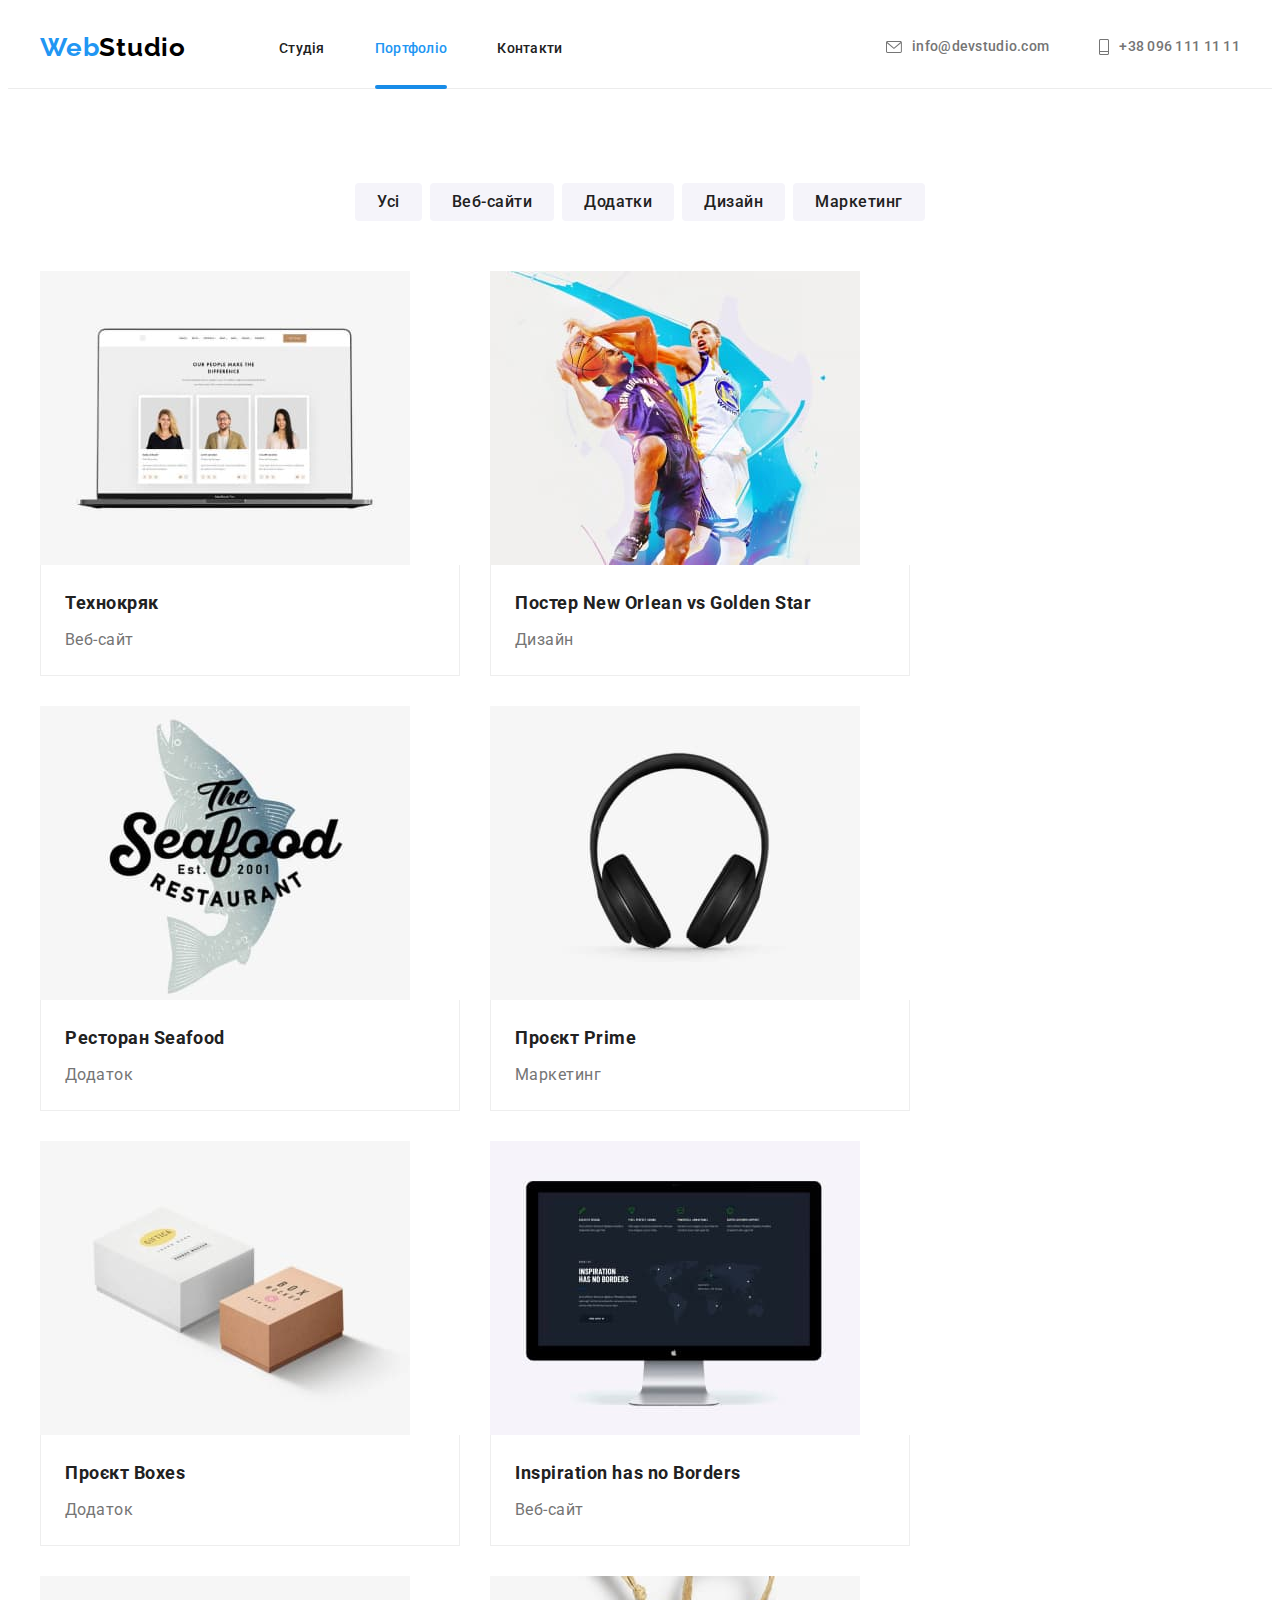
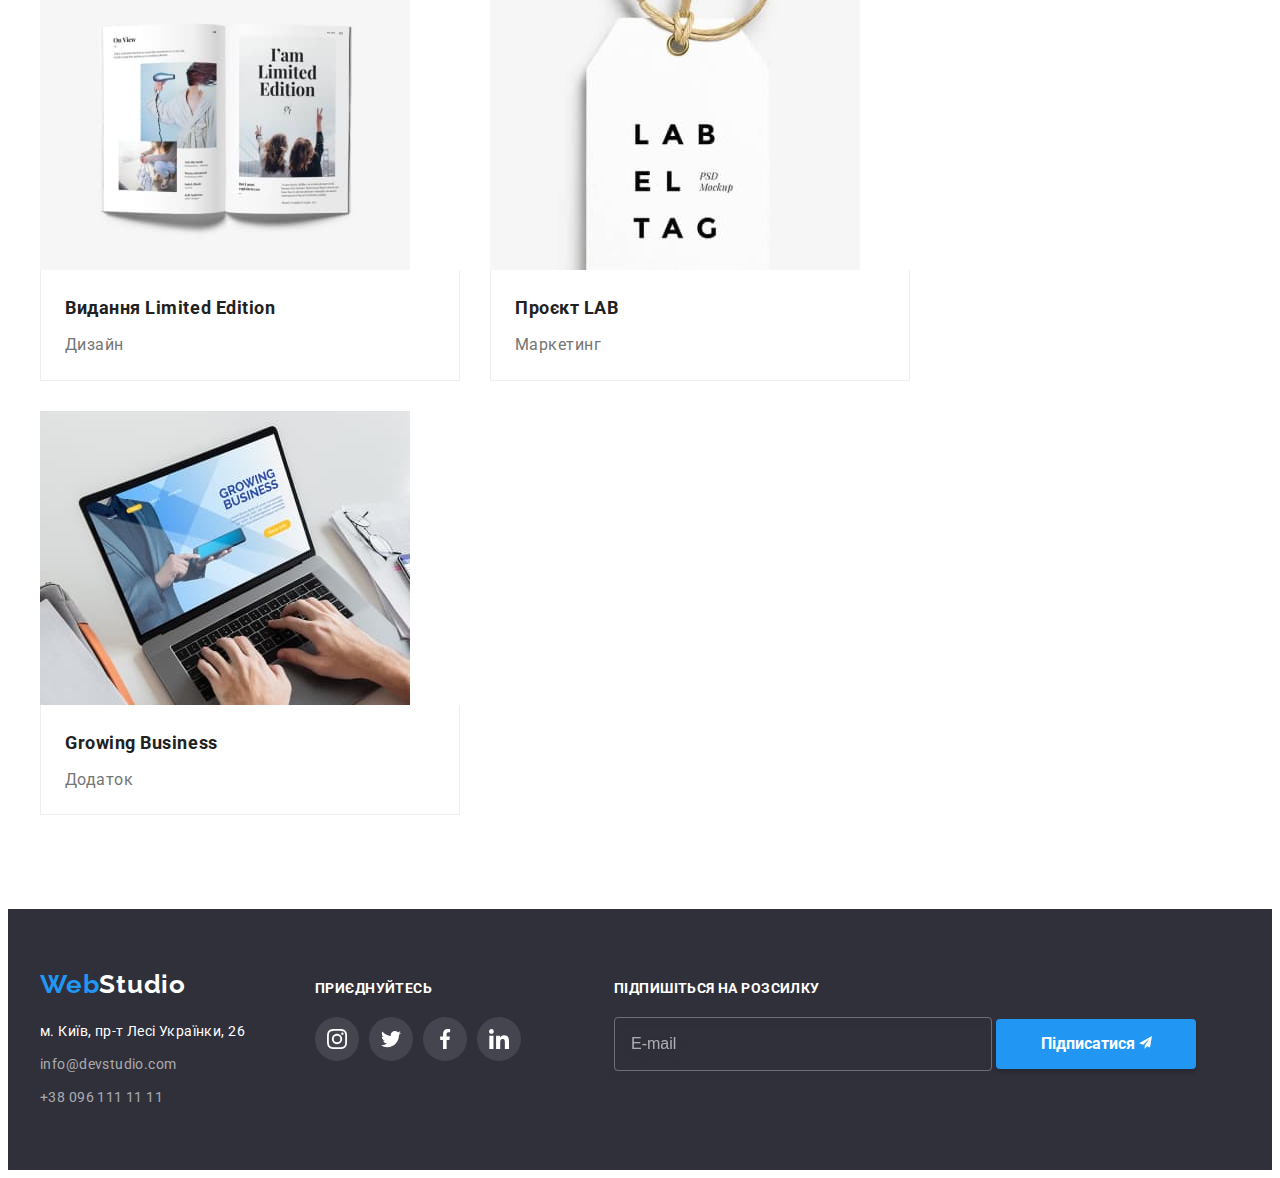
==== portfolio.html @ 8c99410d "update" ====
<!DOCTYPE html>
<html lang="uk">
<head>
  <meta charset="UTF-8">
  <meta http-equiv="X-UA-Compatible" content="IE=edge">
  <meta name="viewport" content="width=device-width, initial-scale=1.0">
  <title>Портфоліо</title>
<link rel="preconnect" href="https://fonts.googleapis.com">
<link rel="preconnect" href="https://fonts.gstatic.com" crossorigin>
<link href="https://fonts.googleapis.com/css2?family=Raleway:wght@700&family=Roboto:wght@400;500;700;900&display=swap" 
rel="stylesheet">

<link
      rel="stylesheet"
      href="https://cdnjs.cloudflare.com/ajax/libs/modern-normalize/1.1.0/modern-normalize.min.css"
      integrity="sha512-wpPYUAdjBVSE4KJnH1VR1HeZfpl1ub8YT/NKx4PuQ5NmX2tKuGu6U/JRp5y+Y8XG2tV+wKQpNHVUX03MfMFn9Q=="
      crossorigin="anonymous"
      referrerpolicy="no-referrer"
    />

<link rel="stylesheet" href="./css/styles.css">
</head>

<body class="site-body">
    <header class="header">
      <div class="container header-container">
      <nav class="header-navigation">
        <a href="./index.html" class="header-logo link">Web<span class="header-logo-studio">Studio</span></a>

        <ul class="header-list list">
          <li><a class="header-link-item link" href="./index.html">Студія</a></li>
          <li><a class="current header-link-item link" href="./index.html" style="color:#2196F3;">Портфоліо</a>
          </li>
          <li><a class="header-link-item link" href="#">Контакти</a></li>
        </ul>
      </nav>
      <ul class="header-contact-list list">
        <li>
          <a class="header-mail list link" href="mailto:info@devstudio.com">
            <svg class="post-phone-link" width="16" height="12">
              <use href="./img/post-phone.svg#icon-post"></use>
            </svg>
            info@devstudio.com
          </a>
        </li>

        <li>
          <a class="header-tel list link" href="tel:+380961111111">
            <svg class="tel-phone-link" width="10" height="16">
              <use href="./img/post-phone.svg#icon-phone"></use>
            </svg>
            +38 096 111 11 11
          </a>
        </li>
      </ul>
      </div>
    </header>

    <main>
        <section class="portfolio-section">
          <div class="container">
            <ul class="section-btn list">
                <li><button class="btn-list" type="button">Усі</button></li>
                <li><button class="btn-list" type="button">Веб-сайти</button></li>
                <li><button class="btn-list" type="button">Додатки</button></li>
                <li><button class="btn-list" type="button">Дизайн</button></li>
                <li><button class="btn-list" type="button">Маркетинг</button></li>
            </ul>
          
    
            <ul class="picture list">
                <li class="picture-image">

                  <div class="image-wrap">
                   <img src="./img/img211.jpg" alt="картинка" width="370">
                    <p class="image-text">
                    Ресурс пропонує комплексні пропозиції з різним рівнем функціоналу та сервісів. Все це дозволить відвідувачу отримати вичерпні відомості про компанію чи приватну особу.
                    </p>
                  </div>

                  <div class="picture-text-list">
                   <h3 class="picture-title">Технокряк</h3>
                   <p class="picture-text">Веб-сайт</p>
                  </div>
                </li>

                <li class="picture-image">

                  <div class="image-wrap">
                   <img src="./img/img221.jpg" alt="картинка" width="370"> 
                    <p class="image-text">
                    Ресурс пропонує комплексні пропозиції з різним рівнем функціоналу та сервісів. Все це дозволить відвідувачу отримати вичерпні відомості про компанію чи приватну особу.
                    </p>
                  </div>

                  <div class="picture-text-list">
                   <h3 class="picture-title">Постер New Orlean vs Golden Star</h3>
                   <p class="picture-text">Дизайн</p>
                  </div>
                </li>

                <li class="picture-image">

                  <div class="image-wrap">
                   <img src="img/img231.jpg" alt="картинка" width="370">
                    <p class="image-text">
                    Ресурс пропонує комплексні пропозиції з різним рівнем функціоналу та сервісів. Все це дозволить відвідувачу отримати вичерпні відомості про компанію чи приватну особу.
                    </p>
                  </div>
                  <div class="picture-text-list">
                   <h3 class="picture-title">Ресторан Seafood</h3>
                   <p class="picture-text">Додаток</p>
                  </div>
                </li>

                <li class="picture-image">

                  <div class="image-wrap">
                   <img src="img/img241.jpg" alt="картинка" width="370">
                    <p class="image-text">
                    Ресурс пропонує комплексні пропозиції з різним рівнем функціоналу та сервісів. Все це дозволить відвідувачу отримати вичерпні відомості про компанію чи приватну особу.
                    </p>
                  </div>

                   <div class="picture-text-list">
                  <h3 class="picture-title">Проєкт Prime</h3>
                  <p class="picture-text">Маркетинг</p>
                   </div>
                </li>

                <li class="picture-image">

                  <div class="image-wrap">
                   <img src="img/img251.jpg" alt="картинка" width="370">
                    <p class="image-text">
                    Ресурс пропонує комплексні пропозиції з різним рівнем функціоналу та сервісів. Все це дозволить відвідувачу отримати вичерпні відомості про компанію чи приватну особу.
                    </p>
                  </div>

                  <div class="picture-text-list">
                   <h3 class="picture-title">Проєкт Boxes</h3>
                   <p class="picture-text">Додаток</p>
                  </div>
                </li>

                <li class="picture-image">

                  <div class="image-wrap">
                   <img src="img/img261.jpg" alt="картинка" width="370">
                    <p class="image-text">
                    Ресурс пропонує комплексні пропозиції з різним рівнем функціоналу та сервісів. Все це дозволить відвідувачу отримати вичерпні відомості про компанію чи приватну особу.
                    </p>
                  </div>

                  <div class="picture-text-list">
                   <h3 class="picture-title">Inspiration has no Borders</h3>
                   <p class="picture-text">Веб-сайт</p>
                  </div>
                </li>

                <li class="picture-image">

                  <div class="image-wrap">
                   <img src="img/img271.jpg" alt="картинка" width="370">
                    <p class="image-text">
                    Ресурс пропонує комплексні пропозиції з різним рівнем функціоналу та сервісів. Все це дозволить відвідувачу отримати вичерпні відомості про компанію чи приватну особу.
                    </p>
                  </div>

                  <div class="picture-text-list">
                   <h3 class="picture-title">Видання Limited Edition</h3>
                   <p class="picture-text">Дизайн</p>
                  </div>
                </li>

                <li class="picture-image">

                  <div class="image-wrap">
                   <img src="img/img281.jpg" alt="картинка" width="370">
                    <p class="image-text">
                    Ресурс пропонує комплексні пропозиції з різним рівнем функціоналу та сервісів. Все це дозволить відвідувачу отримати вичерпні відомості про компанію чи приватну особу.
                    </p>
                  </div>

                  <div class="picture-text-list">
                   <h3 class="picture-title">Проєкт LAB</h3>
                   <p class="picture-text">Маркетинг</p>
                  </div>
                </li>

                <li class="picture-image">

                  <div class="image-wrap">
                   <img src="img/img291.jpg" alt="картинка" width="370">
                    <p class="image-text">
                    Ресурс пропонує комплексні пропозиції з різним рівнем функціоналу та сервісів. Все це дозволить відвідувачу отримати вичерпні відомості про компанію чи приватну особу.
                    </p>
                  </div>

                  <div class="picture-text-list">
                   <h3 class="picture-title">Growing Business</h3>
                   <p class="picture-text">Додаток</p>
                  </div>
                </li>
            </ul>
          </div>
        </section>

        <footer class="contacts-adress">
          <div class="container footer-container">
            <div class="footer-container-left">
              <a href="./index.html" class="header-logo link"
                >Web<span class="header-studio-logo">Studio</span></a
              >
              <address class="contacts-adresses">
                <ul class="about-contacts list link">
                  <li class="about-map">
                    <a
                      class="about-contacts-map link"
                      href="https://goo.gl/maps/CPtrU1FHBa2aNyZL9"
                      target="_blank"
                      rel="noopener noreferrer nofollow"
                      >м. Київ, пр-т Лесі Українки, 26</a
                    >
                  </li>
                  <li class="about-mail">
                    <a
                      class="about-contacts-mail link"
                      href="mailto:info@devstudio.com"
                      >info@devstudio.com</a
                    >
                  </li>
                  <li class="about-tel">
                    <a class="about-contacts-tel link" href="tel:+380961111111"
                      >+38 096 111 11 11</a
                    >
                  </li>
                </ul>
              </address>
            </div>
    
            <div class="footer-container-right">
              <p class="footer-soc-title">Приєднуйтесь</p>
              <ul class="footer-soc-list list">
                <li class="footer-soc-item">
                  <a href="" class="footer-soc-link link">
                    <svg class="footer-soc-icon" width="20" height="20">
                      <use href="./img/icons.svg#icon-instagram"></use>
                    </svg>
                  </a>
                </li>
                <li class="footer-soc-item">
                  <a href="" class="footer-soc-link link">
                    <svg class="footer-soc-icon" width="20" height="20">
                      <use href="./img/icons.svg#icon-twitter"></use>
                    </svg>
                  </a>
                </li>
                <li class="footer-soc-item">
                  <a href="" class="footer-soc-link link">
                    <svg class="footer-soc-icon" width="20" height="20">
                      <use href="./img/icons.svg#icon-facebook"></use>
                    </svg>
                  </a>
                </li>
                <li class="footer-soc-item">
                  <a href="" class="footer-soc-link link">
                    <svg class="footer-soc-icon" width="20" height="20">
                      <use href="./img/icons.svg#icon-linkedin"></use>
                    </svg>
                  </a>
                </li>
              </ul>
            </div>

<section class="online-section">
  <p class="footer-online-title">Підпишіться на розсилку</p>
  <form class="online-form">
   <input
     type="email"
     name="user-mail"
     class="online-input"
     placeholder="E-mail"
     required
     id="user-mail"
    >
    <button type="submit" class="online-button">Підписатися
     <svg class="modal-online-icon" width="13" height="13">
        <use href="./img/icons.svg#icon-iconsend"></use>
     </svg>
    </button>
   </form>
</section>

          </div>
        </footer>
  </body>
</html>
---- css/styles.css ----
/*color variables*/
:root {
  --blue: #2196f3;
  --black: #000000;
  --white: #ffffff;
  --dark-section: #2f303a;
  --gray-section: #f5f4fa;
  --dark-title: #212121;
  --dark-text: #757575;
  --white-background: #f5f5f5;
  --dark-blue: #188ce8;
}

p,
h1,
h2,
h3,
h4,
h5,
h6 {
  margin: 0;
}
ul,
ol {
  margin: 0;
  padding-left: 0;
}
button {
  cursor: pointer;
  border-radius: 4px;
}

address {
  font-style: normal;
}
img {
  display: block;
  max-width: 100%;
  height: auto;
}

body {
  font-family: roboto, sans-serif;
  background: var(--white);
}

.list {
  list-style: none;
}

.link {
  text-decoration: none;
}

.site-body {
  background: var(--white);
}

.container {
  width: 1200px;
  margin: 0 auto;
  padding-left: 15px;
  padding-right: 15px;
}

.visually-hidden {
  position: absolute;
  width: 1px;
  height: 1px;
  margin: -1px;
  border: 0;
  padding: 0;
  white-space: nowrap;
  clip-path: inset(100%);
  clip: rect(0 0 0 0);
  overflow: hidden;
}

/*------------------------Header-------------------------*/
.header {
  background-color: var(--white);
  border-bottom: 1px;
  border-color: #ececec;
}

.header-list .link {
  font-weight: 500;
  font-size: 14px;
  line-height: 1.14;
  letter-spacing: 0.02em;
  color: var(--dark-title);
}

.header-list {
  display: flex;
  gap: 50px;
  margin-left: 93px;
}

header {
  padding-top: 24px;
  padding-bottom: 25px;
}

.header {
  border-bottom-style: solid;
  border-bottom-color: #ececec;
  border-bottom-width: 1px;
}

.header-logo {
  font-family: raleway;
  font-weight: 700;
  font-size: 26px;
  line-height: 1.19;
  letter-spacing: 0.03em;
  color: var(--blue);
}

.header-logo-studio {
  color: var(--black);
}

.header-studio-logo {
  color: var(--white);
}

.header-link-item {
  font-weight: 500;
  font-size: 14px;
  line-height: 1.14;
  letter-spacing: 0.02em;
  color: var(--blue);
}

.header-mail {
  font-weight: 500;
  font-size: 14px;
  line-height: 1.14;
  letter-spacing: 0.02em;
  color: var(--dark-text);
  transition: color 250ms cubic-bezier(0.4, 0, 0.2, 1);
}

.header-mail:hover,
:focus {
  color: var(--blue);
}

.phone {
  width: 122px;
}

.header-tel {
  font-weight: 500;
  font-size: 14px;
  line-height: 1.14;
  letter-spacing: 0.02em;
  color: var(--dark-text);
  transition: color 250ms cubic-bezier(0.4, 0, 0.2, 1),
    fill 250ms cubic-bezier(0.4, 0, 0.2, 1);
}

.header-tel:hover,
:focus {
  color: var(--blue);
}

.header-list .link:hover,
.header-list .link:focus {
  color: var(--blue);
}

.header-navigation {
  display: flex;
  align-items: center;
}

.header-container {
  display: flex;
  justify-content: space-between;
}

.header-contact-list {
  display: flex;
  align-items: center;
  gap: 50px;
}

.post-phone-link {
  fill: #757575;
  margin-right: 10px;
  transition: fill 250ms cubic-bezier(0.4, 0, 0.2, 1);
}

.header-mail {
  display: flex;
  align-items: center;
}

.header-mail:hover .post-phone-link {
  fill: var(--blue);
}

.tel-phone-link {
  fill: #757575;
  margin-right: 10px;
  transition: fill 250ms cubic-bezier(0.4, 0, 0.2, 1);
}

.header-tel {
  display: flex;
  align-items: center;
}

.header-tel:hover .tel-phone-link {
  fill: var(--blue);
}

.link {
  transition: color 250ms cubic-bezier(0.4, 0, 0.2, 1);
}

.header-link-item {
  position: relative;
}

.current {
  color: var(--dark-blue);
}

.current::after {
  content: "";
  position: absolute;
  background: var(--dark-blue);
  height: 4px;
  border-radius: 2px;
  width: 100%;
  bottom: -33px;
  left: 0;
}

/*----------------------------Main---------------------------*/

.main-section {
  background-color: var(--dark-section);
  padding-top: 200px;
  padding-bottom: 200px;

  background-image: linear-gradient(
      rgba(47, 48, 58, 0.4),
      rgba(47, 48, 58, 0.4)
    ),
    url(../img/img-main.jpg);
  width: 1600px;
  margin: 0 auto;
  background-repeat: no-repeat;
  background-position: center;
  background-size: cover;
}

.main-section {
  background-color: var(--dark-section);
}

.main-title {
  font-weight: 900;
  font-size: 44px;
  line-height: 1.36;
  color: var(--white);

  text-align: center;
  letter-spacing: 0.06em;
  text-transform: uppercase;
}

.main-btn {
  font-family: "Roboto";
  font-weight: 700;
  font-size: 16px;
  line-height: 1.87;
  color: var(--white);

  background-color: var(--blue);
  box-shadow: 0px 4px 4px rgba(0, 0, 0, 0.15);
  border-radius: 4px;
  border-width: 0px;

  margin-left: auto;
  margin-right: auto;
  margin-top: 30px;
  display: block;
  transition: background-color 250ms cubic-bezier(0.4, 0, 0.2, 1);
}

button:hover {
  background-color: var(--dark-blue);
  color: var(--white);
}

button:focus {
  background-color: var(--dark-blue);
  color: var(--white);
}

.main-btn {
  padding: 10px 32px;
}

/*-----------vector-----------*/

.vector-list {
  display: flex;
  gap: 30px;
  margin-top: 94px;
  margin-bottom: 30px;
}

.vector-link {
  width: 100%;
  height: 100%;
  background: #f5f4fa;
  border-radius: 4px;
  display: flex;
  justify-content: center;
  align-items: center;
}

.vector-item {
  width: calc((100%-90px) / 4);
  height: 120px;
}

.vector-detals::before {
  content: "";
  background-color: #f5f4fa;
  width: 270px;
  height: 120px;
  display: block;
  margin-bottom: 30px;
  background-image: url(../img/antenna.png);
  background-repeat: no-repeat;
  background-position: center;
}

.vector-punctuality::before {
  content: "";
  background-color: #f5f4fa;
  width: 270px;
  height: 120px;
  display: block;
  margin-bottom: 30px;
  background-image: url(../img/clock.png);
  background-repeat: no-repeat;
  background-position: center;
}

.vector-planning::before {
  content: "";
  background-color: #f5f4fa;
  width: 270px;
  height: 120px;
  display: block;
  margin-bottom: 30px;
  background-image: url(../img/diagram.png);
  background-repeat: no-repeat;
  background-position: center;
}

.vector-technology::before {
  content: "";
  background-color: #f5f4fa;
  width: 270px;
  height: 120px;
  display: block;
  margin-bottom: 30px;
  background-image: url(../img/astronaut.png);
  background-repeat: no-repeat;
  background-position: center;
}

/*------------Main item---------*/

.main-item {
  background-color: var(--white);
  padding-top: 94px;
  padding-bottom: 94px;
}

.main-item-list {
  display: flex;
  gap: 30px;
  flex-basis: 270px;
}

.main-item-title {
  font-weight: 700;
  font-size: 14px;
  line-height: 1.14;
  letter-spacing: 0.03em;
  text-transform: uppercase;

  color: var(--dark-title);

  margin-bottom: 10px;
}

.main-item-text {
  font-weight: 400;
  font-size: 14px;
  line-height: 1.71;

  letter-spacing: 0.03em;
  line-height: 24px;
  color: var(--dark-text);

  width: 270px;
}

/*--------------------About-------------------*/

.about {
  background-color: var(--white);
  padding-bottom: 94px;
}

.about-position {
  font-weight: 700;
  font-size: 36px;
  line-height: 1.16;
  text-align: center;
  letter-spacing: 0.03em;
  color: var(--dark-title);
}

.about-position-list {
  display: flex;
  gap: 30px;
  margin-top: 50px;
}

/*-----Upper block------*/

.upper-picture {
  position: relative;
}

.upper-block {
  position: absolute;
  width: 100%;
  height: 70px;
  bottom: 0;
  background: rgba(47, 48, 58, 0.8);
}

.block-title {
  position: absolute;
  top: 27px;
  width: 100%;
  font-family: "Roboto";
  font-style: normal;
  font-weight: 700;
  font-size: 14px;
  line-height: 16px;
  text-align: center;
  letter-spacing: 0.03em;
  text-transform: uppercase;
  color: var(--white);
}

.block-picture {
  position: relative;
}

/*----------workers---------*/

.about-workers {
  font-weight: 700;
  font-size: 36px;
  line-height: 1.16;
  text-align: center;
  letter-spacing: 0.03em;
  color: var(--dark-title);
}

.workers {
  background-color: var(--gray-section);
  padding-top: 94px;
  padding-bottom: 94px;
}

.about-workers-name {
  font-weight: 500;
  font-size: 16px;
  line-height: 1.18;
  text-align: center;
  letter-spacing: 0.03em;
  color: var(--dark-title);

  padding-top: 30px;
  margin-bottom: 10px;
}

.about-workers-text {
  font-weight: 400;
  font-size: 16px;
  line-height: 1.18;
  text-align: center;
  letter-spacing: 0.03em;
  color: var(--dark-text);

  margin-bottom: 16px;
}

.worker-photo {
  background-color: var(--white);
}

.about-workers-list {
  display: flex;
  gap: 30px;
  margin-top: 50px;
}

.workers-soc-list {
  display: flex;
  justify-content: center;
  gap: 10px;
  padding-bottom: 30px;
}

.workers-soc-link {
  width: 100%;
  height: 100%;
  background: var(--white);
  border-radius: 50%;
  display: flex;
  justify-content: center;
  align-items: center;
  transition: background-color 250ms cubic-bezier(0.4, 0, 0.2, 1);
}

.workers-soc-link:hover,
.workers-soc-link:focus {
  background-color: var(--blue);
}

.workers-soc-link:hover .workers-soc-icon,
.workers-soc-link:focus .workers-soc-icon {
  fill: var(--white);
}

.workers-soc-item {
  width: 44px;
  height: 44px;
}

.workers-soc-icon {
  fill: #afb1b8;
  transition: fill 250ms cubic-bezier(0.4, 0, 0.2, 1);
}

/*.workers-soc-icon{
  width: 20px;
  height: 20px;
}*/

/*------------Klients---------------*/
.klients {
  padding-bottom: 94px;
  padding-top: 94px;
}

.about-klients {
  font-weight: 700;
  font-size: 36px;
  line-height: 1.16;
  text-align: center;
  letter-spacing: 0.03em;
  color: var(--dark-title);
}

.klients-list {
  display: flex;
  gap: 30px;
  margin-top: 50px;
}

.klients-link {
  width: 100%;
  height: 100%;
  border: 1px solid #afb1b8;
  border-radius: 4px;
  display: flex;
  justify-content: center;
  align-items: center;
  transition: border-color 250ms cubic-bezier(0.4, 0, 0.2, 1);
}

.klients-item {
  width: calc((100%-150px) / 6);
  height: 90px;
}

.klients-link:hover,
.klients-link:focus {
  border-color: var(--blue);
}

.klients-icon {
  fill: #afb1b8;
  transition: fill 200ms linear;
}

.klients-link:hover .klients-icon,
.klients-link:focus .klients-icon {
  fill: var(--blue);
}

/*-------------Contacts Adress-------------*/
.about-contacts {
}

.about-map {
}

.about-contacts-map {
  font-weight: 400;
  font-size: 14px;
  line-height: 1.71;
  letter-spacing: 0.03em;
  color: var(--white);
}

.about-contacts-mail {
  font-weight: 400;
  font-size: 14px;
  line-height: 1.71;
  letter-spacing: 0.03em;
  color: rgba(255, 255, 255, 0.6);
}

.about-mail {
  margin-top: 9px;
}

.about-contacts-tel {
  font-weight: 400;
  font-size: 14px;
  line-height: 1.71;
  letter-spacing: 0.03em;
  color: rgba(255, 255, 255, 0.6);
}

.about-tel {
  margin-top: 9px;
}

.contacts-adress {
  background-color: var(--dark-section);
  padding-top: 60px;
  padding-bottom: 60px;
}

.contacts-adresses {
  font-style: normal;
  margin-top: 20px;
}

/*-------------Footer------------*/

.footer-container {
  display: flex;

  align-items: baseline;
}

.footer-container-left {
  margin-right: 70px;
}

/*------------------------Footer right------------------*/

.footer-soc-list {
  display: flex;
  gap: 10px;
}

.footer-soc-link {
  width: 100%;
  height: 100%;
  background: rgba(255, 255, 255, 0.1);
  border-radius: 50%;
  display: flex;
  justify-content: center;
  align-items: center;
  transition: background-color 250ms cubic-bezier(0.4, 0, 0.2, 1);
}

.footer-soc-link:hover,
.footer-soc-link:focus {
  background-color: var(--blue);
}

.footer-soc-link:hover .workers-soc-icon,
.footer-soc-link:focus .workers-soc-icon {
  fill: var(--white);
}

.footer-soc-item {
  width: 44px;
  height: 44px;
  margin-bottom: 30px;
}

.footer-soc-icon {
  fill: var(--white);
}

.footer-soc-title {
  font-weight: 700;
  font-size: 14px;
  line-height: 1.14;
  letter-spacing: 0.03em;
  text-transform: uppercase;

  color: var(--white);
}

.footer-soc-title {
  margin-bottom: 20px;
}

.footer-container-right {
}

/*--------Online section-----------*/

.footer-online-title {
  font-weight: 700;
  font-size: 14px;
  line-height: 1.14;
  letter-spacing: 0.03em;
  text-transform: uppercase;

  color: var(--white);

}

.footer-online-title {
  margin-bottom: 20px;
}

.online-button {
  width: 200px;
  height: 50px;
  left: 50%;

  font-family: "Roboto";
  font-weight: 700;
  font-size: 16px;
  line-height: 1.87;
  color: var(--white);

  background-color: var(--blue);
  box-shadow: 0px 4px 4px rgba(0, 0, 0, 0.15);
  border-radius: 4px;
  border-width: 0px;
}

.online-input {
  padding-left: 16px;
  width: 358px;
  height: 50px;
  background-color: transparent;

  border: 1px solid rgba(255, 255, 255, 0.3);
  filter: drop-shadow(0px 4px 4px rgba(0, 0, 0, 0.15));
  border-radius: 4px;
}

.online-input::placeholder{
font-size: 16px;
line-height: 20px;
color: rgba(255, 255, 255, 0.6);
}

.modal-online-icon {
  fill: var(--white);
}

.online-section{
  margin-left: 93px;
}

/*------------------Btn-list--------------------------*/

.portfolio-section {
  background-color: var(--white);
  padding-top: 94px;
  padding-bottom: 94px;
}

.btn-list {
  height: 38px;
  left: 957px;
  top: 174px;
  background: var(--gray-section);
  border-radius: 4px;
  border: none;

  font-family: "Roboto";
  font-weight: 500;
  font-size: 16px;
  line-height: 26px;
  letter-spacing: 0.03em;
  color: var(--dark-title);
  transition: background-color 250ms cubic-bezier(0.4, 0, 0.2, 1),
    color 250ms cubic-bezier(0.4, 0, 0.2, 1);
}

.btn-list {
  padding: 6px 22px;
}

.section-btn-link {
  font-family: "Roboto";
  font-weight: 500;
  font-size: 16px;
  line-height: 1.62;
  letter-spacing: 0.03em;
  color: var(--white);
  background: var(--blue);

  box-shadow: 0px 3px 1px rgba(0, 0, 0, 0.1), 0px 1px 2px rgba(0, 0, 0, 0.08),
    0px 2px 2px rgba(0, 0, 0, 0.12);
  border-radius: 4px;
}

.section-btn {
  display: flex;
  gap: 8px;
  justify-content: center;

  margin-bottom: 50px;
}

/*----------------------Picture------------------------------*/

.picture {
  display: flex;
  flex-wrap: wrap;
  gap: 30px;
}

.picture-image {
  background-color: var(--white);
}

.picture-image:hover .image-text {
  transform: translateY(0);
}

.image-wrap {
  position: relative;
  overflow: hidden;
}

.image-text {
  position: absolute;
  top: 0;
  padding: 63px 24px;
  color: var(--white);
  font-weight: 400;
  font-size: 18px;
  line-height: 28px;
  background-color: rgba(33, 150, 243, 0.9);
  height: 100%;
  transform: translateY(100%);
  transition: transform 300ms linear;
  overflow: auto;
}

.picture-title {
  font-weight: 700;
  font-size: 18px;
  line-height: 2;
  letter-spacing: 0.06em;
  color: var(--dark-title);
  letter-spacing: 00.03em;

  margin-bottom: 4px;
}

.picture-text-list {
  padding: 20px 24px 20px 24px;
  border-style: solid;
  border-color: #eeeeee;
  border-width: 1px;
  border-top: none;
  width: 370px;
}

.picture-text {
  font-weight: 400;
  font-size: 16px;
  line-height: 1.87;
  letter-spacing: 0.03em;
  color: var(--dark-text);
}

.picture {
  display: flex;
  flex-wrap: wrap;
  gap: 30px;
}

.picture-image:hover,
.picture-image:focus {
  box-shadow: 0px 1px 1px rgba(0, 0, 0, 0.12), 0px 4px 4px rgba(0, 0, 0, 0.06),
    1px 4px 6px rgba(0, 0, 0, 0.16);
}

/*----------Modal Window----------*/

.backdrop {
  width: 100%;
  height: 100%;
  background-color: rgba(0, 0, 0, 0.2);
  position: fixed;
  top: 0;
  transition: opacity 300ms linear, visibility 300ms linear;
}

.modal {
  width: 528px;
  min-height: 581px;
  background-color: var(--white);
  border-radius: 4px;
  position: absolute;
  top: 50%;
  left: 50%;
  padding: 40px;
  transform: translate(-50%, -50%) scale(1);
  transition: transform 300ms linear;
}

.backdrop.is-hidden .modal {
  transform: translate(-50%, -50%) scale(0);
}

.modal-close {
  width: 30px;
  height: 30px;
  background-color: var(--white);
  border: 1px solid rgba(0, 0, 0, 0.1);
  border-radius: 50%;
  position: absolute;
  right: 8px;
  top: 8px;
  display: flex;
  align-items: center;
  justify-content: center;
  cursor: pointer;
}

.modal-close:hover,
.modal-close:focus {
  background-color: var(--white);
}

.backdrop.is-hidden {
  opacity: 0;
  visibility: hidden;
  pointer-events: none;
}

.modal-title {
  font-family: inherit;
  font-style: normal;
  font-weight: 700;
  font-size: 20px;
  line-height: 23px;
  text-align: center;
  letter-spacing: 0.03em;
  margin-bottom: 30px;

  color: #212121;
}

.modal-input {
  width: 100%;
  height: 40px;
  border: 1px solid rgba(33, 33, 33, 0.2);
  border-radius: 4px;
  padding-left: 42px;
  outline: transparent;
}

.modal-input:focus {
  border-color: var(--blue);
}

.modal-input:focus + .modal-input-icon {
  fill: var(--blue);
}

.modal-field {
  margin-bottom: 10px;
}

.input-wrap {
  position: relative;
}

.modal-input-icon {
  position: absolute;
  left: 15px;
  top: 50%;
  transform: translateY(-50%);
}

.input-label {
  font-size: 12px;
  color: #757575;
}

.input-label span {
  display: block;
  margin-bottom: 4px;
}

.modal-input::placeholder {
}

.modal-input:not(:focus):not(:placeholder-shown):valid {
  background-color: rgb(187, 227, 187);
}

.modal-input:not(:focus):not(:placeholder-shown):invalid {
  background-color: rgb(243, 178, 178);
}

.modal-text {
  width: 100%;
  height: 120px;
  border: 1px solid rgba(33, 33, 33, 0.2);
  border-radius: 4px;
  padding-left: 16px;
  padding: 12px;
  resize: none;
}

.modal-text::placeholder {
  font-size: 12px;
  line-height: 14px;
  letter-spacing: 0.01em;
  color: rgba(117, 117, 117, 0.5);
}

.check-text {
  font-weight: 400;
  font-size: 14px;
  line-height: 24px;
  letter-spacing: 0.03em;
  color: #757575;
  display: flex;
  align-items: center;
}

.check-text span {
  width: 16px;
  height: 15px;
  border: 2px solid #212121;
  border-radius: 3px;
  margin-right: 8px;
  display: flex;
  align-items: center;
  justify-content: center;
  fill: transparent;
}

.input-check:checked + .check-text span {
  background-color: var(--blue);
  border-color: transparent;
  fill: var(--white);
}

.input-check:focus + .check-text span {
  border-color: var(--blue);
}

.check-text::before {
  content: "";
  width: 16px;
  height: 15px;
}

.modal-button {
  position: absolute;
  width: 200px;
  height: 50px;
  left: 50%;
  transform: translateX(-50%);

  font-family: "Roboto";
  font-weight: 700;
  font-size: 16px;
  line-height: 1.87;
  color: var(--white);

  background-color: var(--blue);
  box-shadow: 0px 4px 4px rgba(0, 0, 0, 0.15);
  border-radius: 4px;
  border-width: 0px;
}

 .modal-condition{
  color: var(--blue);
 }
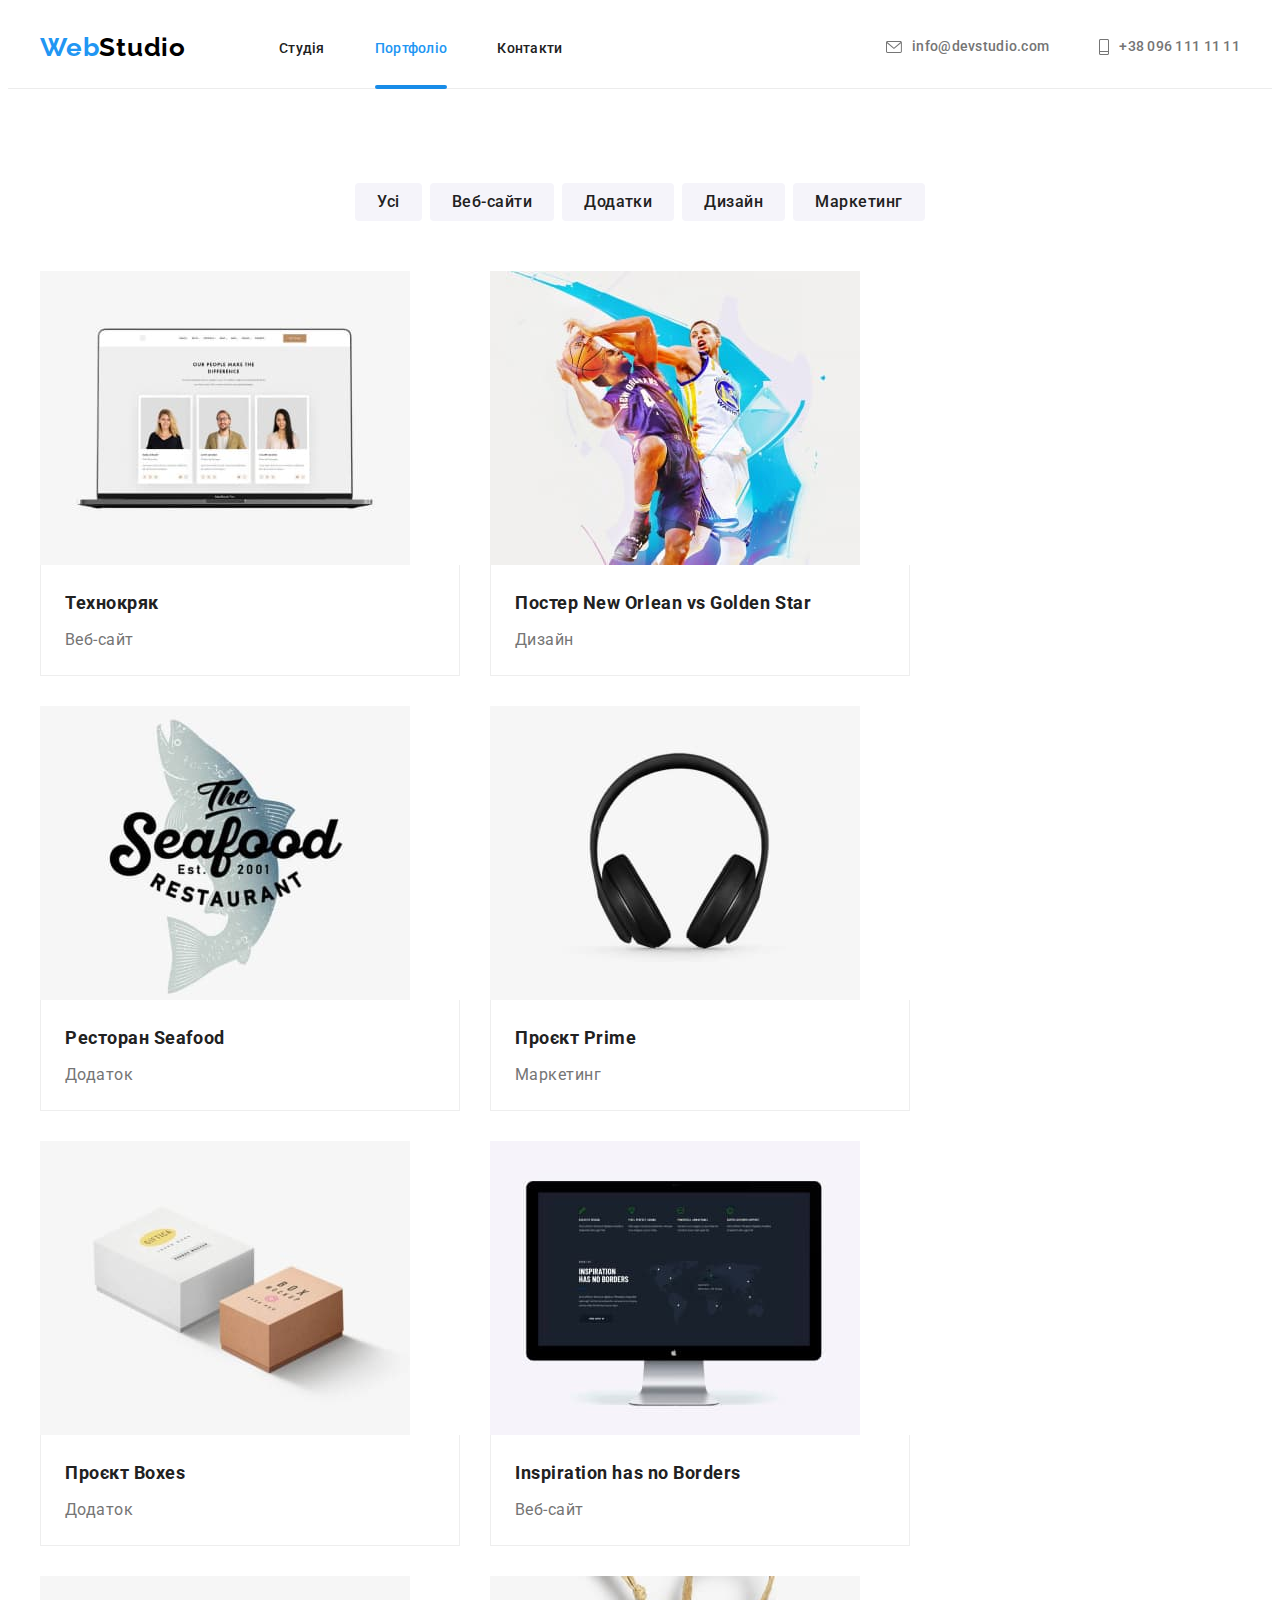
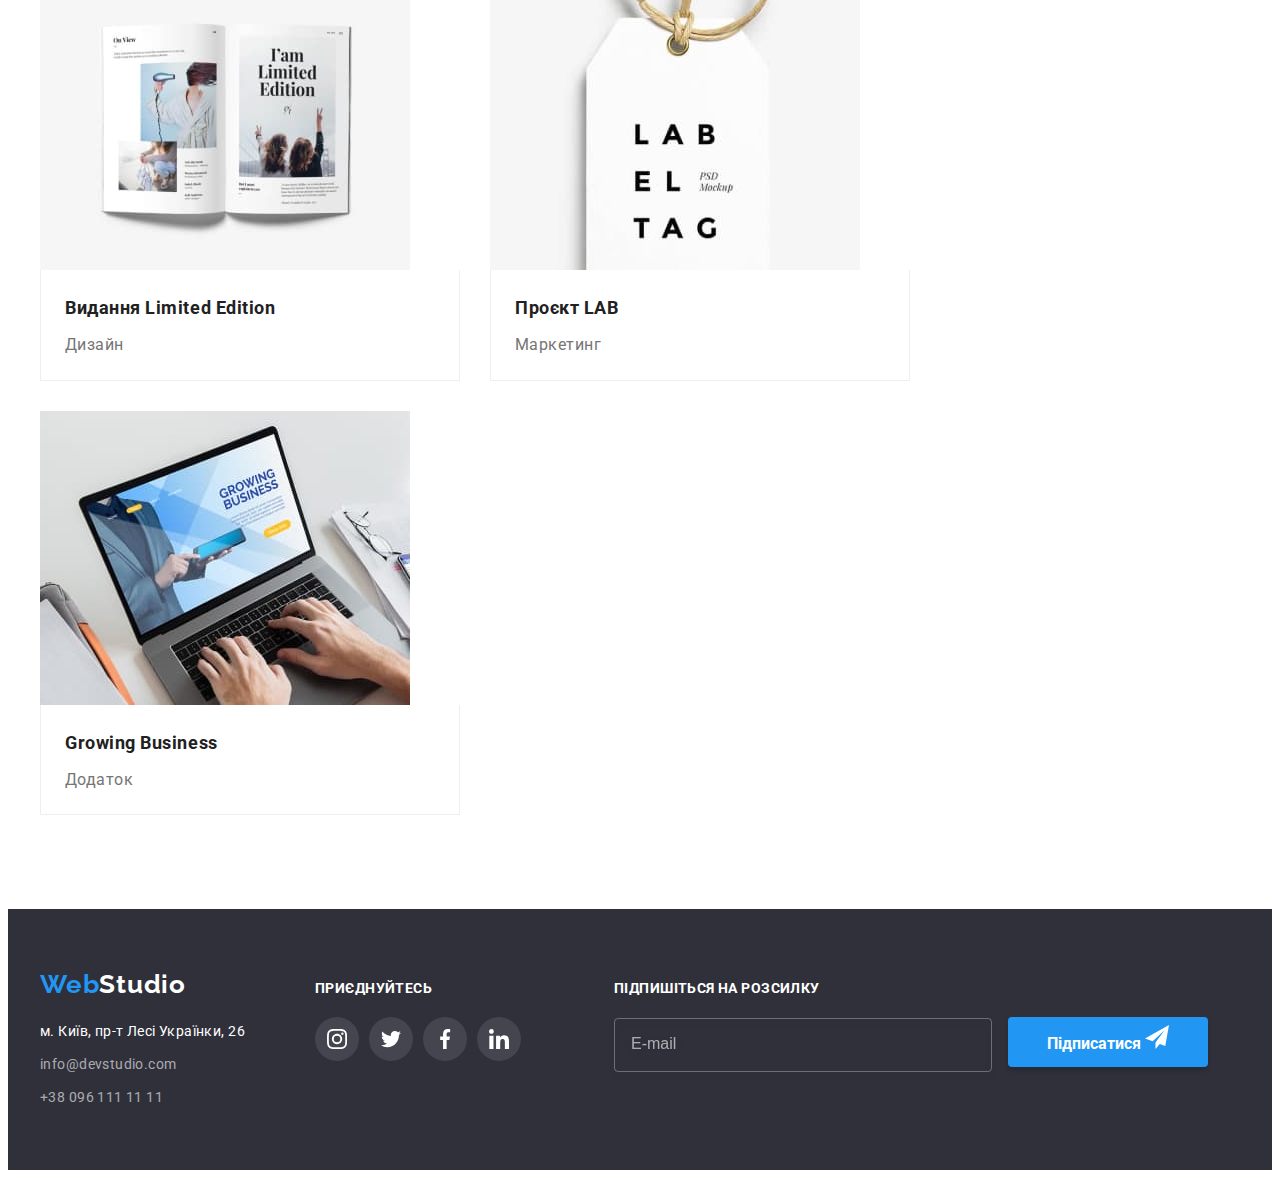
==== commit a1580e65: "update" ====
--- a/portfolio.html
+++ b/portfolio.html
@@ -273,7 +273,7 @@
               </ul>
             </div>
 
-<section class="online-section">
+<div class="online-section">
   <p class="footer-online-title">Підпишіться на розсилку</p>
   <form class="online-form">
    <input
@@ -285,12 +285,12 @@
      id="user-mail"
     >
     <button type="submit" class="online-button">Підписатися
-     <svg class="modal-online-icon" width="13" height="13">
+     <svg class="modal-online-icon" width="24" height="24">
         <use href="./img/icons.svg#icon-iconsend"></use>
      </svg>
     </button>
    </form>
-</section>
+  </div>
 
           </div>
         </footer>
--- a/css/styles.css
+++ b/css/styles.css
@@ -760,12 +760,14 @@
   font-weight: 700;
   font-size: 16px;
   line-height: 1.87;
+  margin-left: 12px;
   color: var(--white);
 
   background-color: var(--blue);
   box-shadow: 0px 4px 4px rgba(0, 0, 0, 0.15);
   border-radius: 4px;
   border-width: 0px;
+  transition: background-color 250ms cubic-bezier(0.4, 0, 0.2, 1);
 }
 
 .online-input {
@@ -969,6 +971,10 @@
   background-color: var(--white);
 }
 
+.modal-close-icon:hover{
+  fill: var(--blue);
+}
+
 .backdrop.is-hidden {
   opacity: 0;
   visibility: hidden;
@@ -983,7 +989,7 @@
   line-height: 23px;
   text-align: center;
   letter-spacing: 0.03em;
-  margin-bottom: 30px;
+  margin-bottom: 12px;
 
   color: #212121;
 }
@@ -999,10 +1005,12 @@
 
 .modal-input:focus {
   border-color: var(--blue);
+  transition: border-color 250ms cubic-bezier(0.4, 0, 0.2, 1);
 }
 
 .modal-input:focus + .modal-input-icon {
   fill: var(--blue);
+  transition: fill 250ms cubic-bezier(0.4, 0, 0.2, 1);
 }
 
 .modal-field {
@@ -1023,6 +1031,7 @@
 .input-label {
   font-size: 12px;
   color: #757575;
+  margin-bottom: 4px;
 }
 
 .input-label span {
@@ -1033,6 +1042,7 @@
 .modal-input::placeholder {
 }
 
+/*
 .modal-input:not(:focus):not(:placeholder-shown):valid {
   background-color: rgb(187, 227, 187);
 }
@@ -1040,6 +1050,7 @@
 .modal-input:not(:focus):not(:placeholder-shown):invalid {
   background-color: rgb(243, 178, 178);
 }
+*/
 
 .modal-text {
   width: 100%;
@@ -1051,6 +1062,13 @@
   resize: none;
 }
 
+
+.modal-text:focus {
+  border-color: var(--blue);
+  transition: border-color 250ms cubic-bezier(0.4, 0, 0.2, 1);
+}
+
+
 .modal-text::placeholder {
   font-size: 12px;
   line-height: 14px;
@@ -1113,6 +1131,7 @@
   box-shadow: 0px 4px 4px rgba(0, 0, 0, 0.15);
   border-radius: 4px;
   border-width: 0px;
+  transition: background-color 250ms cubic-bezier(0.4, 0, 0.2, 1);
 }
 
  .modal-condition{
